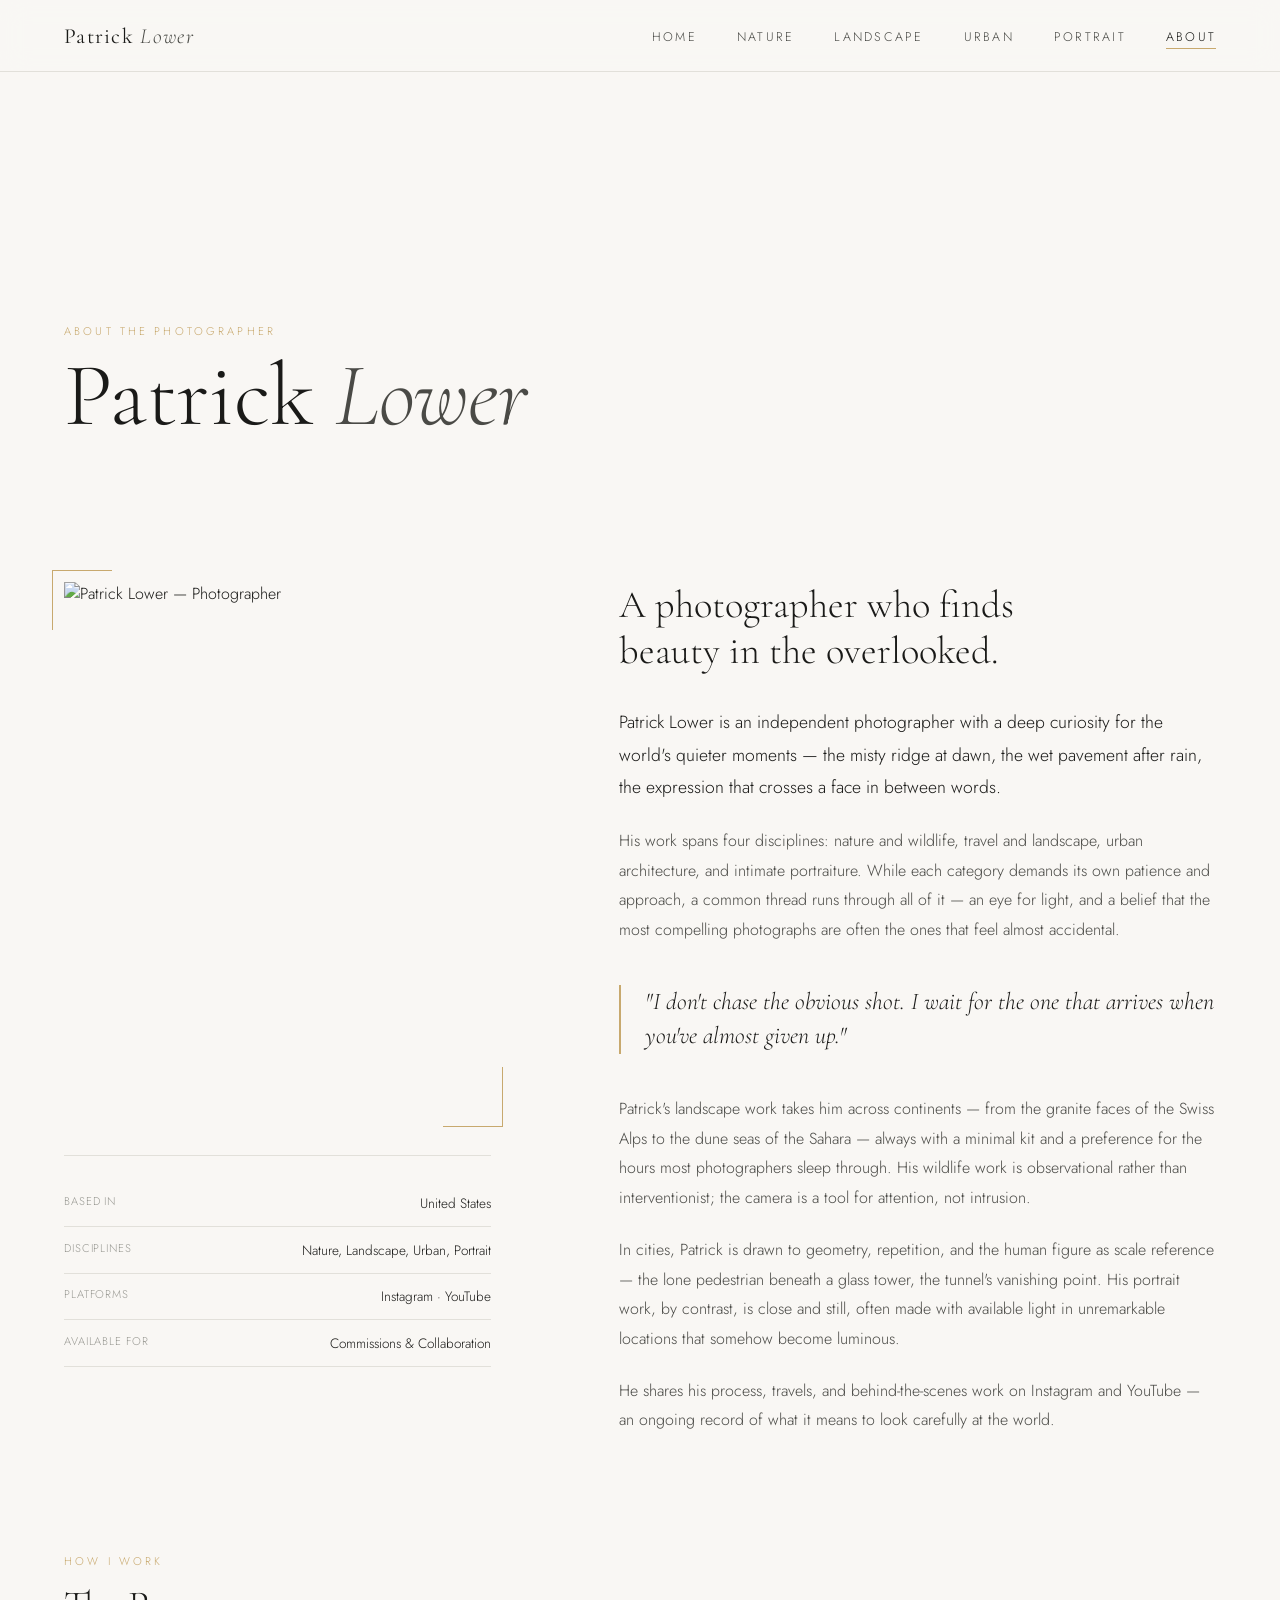
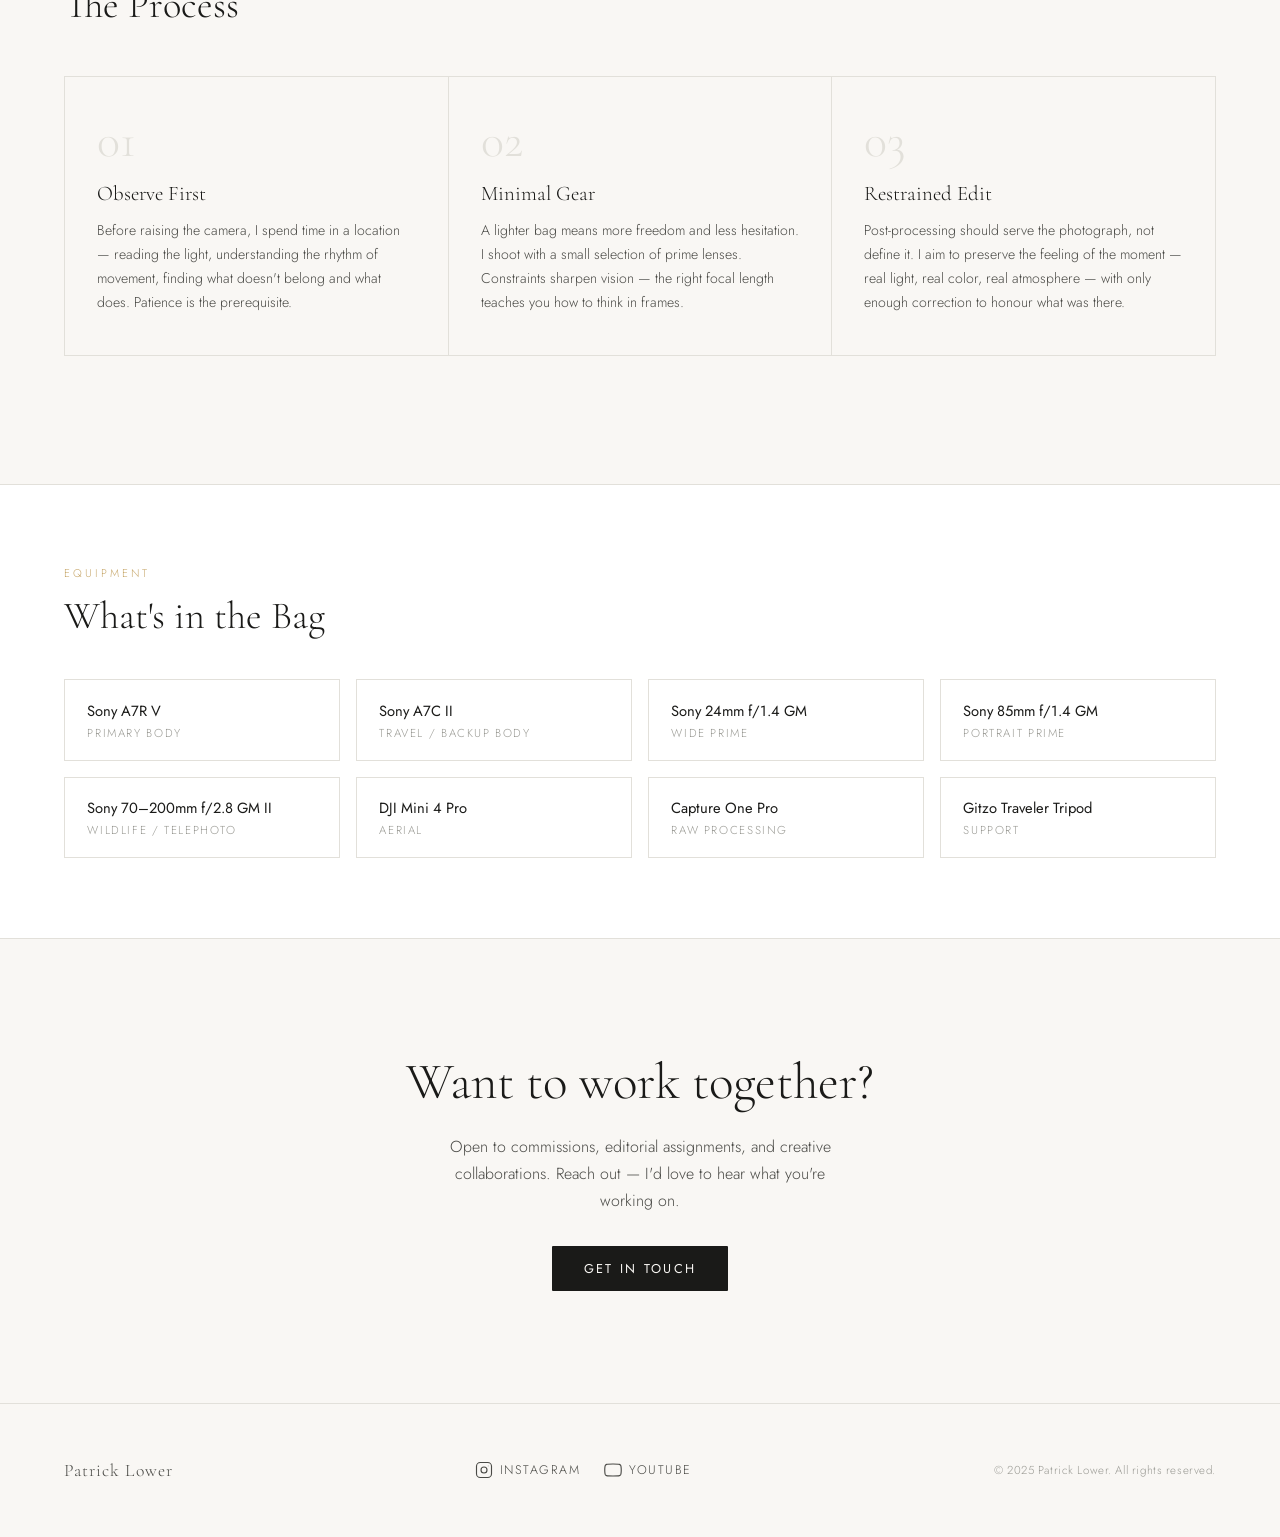
==== about.html @ d5712710 "Site phase 1" ====
<!DOCTYPE html>
<html lang="en">
<head>
  <meta charset="UTF-8">
  <meta name="viewport" content="width=device-width, initial-scale=1.0">
  <title>About — Patrick Lower Photography</title>
  <meta name="description" content="Learn about Patrick Lower — fine art and documentary photographer based in the United States.">
  <link rel="canonical" href="https://www.patricklower.com/about.html">
  <link rel="stylesheet" href="style.css">
  <style>

    /* ── ABOUT HERO ──────────────────────────────────── */
    .about-hero {
      position: relative;
      height: 46vh;
      min-height: 300px;
      overflow: hidden;
      display: flex;
      align-items: flex-end;
    }

    .about-hero-bg {
      position: absolute;
      inset: 0;
      background-image: url('https://images.unsplash.com/photo-1533093818119-ac1fa47a6d59?w=1800&q=80');
      background-size: cover;
      background-position: center 30%;
      filter: brightness(0.6) saturate(0.7);
    }

    .about-hero::after {
      content: '';
      position: absolute;
      inset: 0;
      background: linear-gradient(transparent 20%, rgba(249,247,244,0.6) 70%, var(--cream) 100%);
    }

    .about-hero-content {
      position: relative;
      z-index: 2;
      padding: 0 5vw 5vh;
    }

    .about-hero-name {
      font-family: 'Cormorant Garamond', serif;
      font-weight: 300;
      font-size: clamp(3rem, 7vw, 6rem);
      line-height: 1;
      color: var(--ink);
    }

    .about-hero-name em {
      font-style: italic;
      color: var(--ink-mid);
    }

    /* ── ABOUT LAYOUT ────────────────────────────────── */
    .about-main {
      padding: 6rem 5vw;
      display: grid;
      grid-template-columns: 1fr 1.4fr;
      gap: 8rem;
      align-items: start;
    }

    /* LEFT: photo + quick facts */
    .about-portrait {
      position: sticky;
      top: calc(var(--nav-h) + 2rem);
    }

    .about-photo-wrap {
      position: relative;
      margin-bottom: 2.5rem;
    }

    .about-photo-wrap img {
      width: 100%;
      aspect-ratio: 4/5;
      object-fit: cover;
      object-position: top;
      filter: saturate(0.85);
    }

    /* Decorative rule corner */
    .about-photo-wrap::before {
      content: '';
      position: absolute;
      top: -12px; left: -12px;
      width: 60px; height: 60px;
      border-top: 1px solid var(--accent);
      border-left: 1px solid var(--accent);
    }

    .about-photo-wrap::after {
      content: '';
      position: absolute;
      bottom: -12px; right: -12px;
      width: 60px; height: 60px;
      border-bottom: 1px solid var(--accent);
      border-right: 1px solid var(--accent);
    }

    .quick-facts {
      border-top: 1px solid var(--rule);
      padding-top: 1.5rem;
    }

    .fact-item {
      display: flex;
      justify-content: space-between;
      padding: 0.8rem 0;
      border-bottom: 1px solid var(--rule);
      font-size: 0.85rem;
    }

    .fact-label {
      color: var(--ink-light);
      letter-spacing: 0.08em;
      text-transform: uppercase;
      font-size: 0.7rem;
    }

    .fact-value {
      color: var(--ink);
      text-align: right;
    }

    /* RIGHT: bio text */
    .about-bio h2 {
      font-family: 'Cormorant Garamond', serif;
      font-weight: 300;
      font-size: clamp(1.8rem, 3vw, 2.8rem);
      line-height: 1.2;
      margin-bottom: 2rem;
    }

    .about-bio p {
      font-size: 1rem;
      line-height: 1.85;
      color: var(--ink-mid);
      margin-bottom: 1.4rem;
    }

    .about-bio p:first-of-type {
      font-size: 1.1rem;
      color: var(--ink);
    }

    .about-bio .pull-quote {
      font-family: 'Cormorant Garamond', serif;
      font-style: italic;
      font-size: 1.5rem;
      color: var(--ink);
      line-height: 1.45;
      border-left: 2px solid var(--accent);
      padding-left: 1.5rem;
      margin: 2.5rem 0;
    }

    /* ── PROCESS SECTION ─────────────────────────────── */
    .process {
      padding: 0 5vw 8rem;
    }

    .process-head {
      margin-bottom: 3rem;
    }

    .process-title {
      font-family: 'Cormorant Garamond', serif;
      font-weight: 300;
      font-size: clamp(1.8rem, 3vw, 2.8rem);
    }

    .process-grid {
      display: grid;
      grid-template-columns: repeat(3, 1fr);
      gap: 1px;
      background: var(--rule);
      border: 1px solid var(--rule);
    }

    .process-card {
      background: var(--cream);
      padding: 2.5rem 2rem;
      transition: background 0.25s;
    }

    .process-card:hover { background: var(--white); }

    .process-num {
      font-family: 'Cormorant Garamond', serif;
      font-size: 3rem;
      font-weight: 300;
      color: var(--rule);
      line-height: 1;
      margin-bottom: 1rem;
    }

    .process-card-title {
      font-family: 'Cormorant Garamond', serif;
      font-size: 1.3rem;
      margin-bottom: 0.8rem;
      color: var(--ink);
    }

    .process-card-text {
      font-size: 0.88rem;
      line-height: 1.7;
      color: var(--ink-mid);
    }

    /* ── GEAR ────────────────────────────────────────── */
    .gear-section {
      background: var(--white);
      border-top: 1px solid var(--rule);
      border-bottom: 1px solid var(--rule);
      padding: 5rem 5vw;
    }

    .gear-title {
      font-family: 'Cormorant Garamond', serif;
      font-weight: 300;
      font-size: clamp(1.8rem, 3vw, 2.5rem);
      margin-bottom: 2.5rem;
    }

    .gear-list {
      display: grid;
      grid-template-columns: repeat(auto-fill, minmax(220px, 1fr));
      gap: 1rem;
    }

    .gear-item {
      padding: 1.2rem 1.4rem;
      border: 1px solid var(--rule);
      display: flex;
      flex-direction: column;
      gap: 0.2rem;
    }

    .gear-name {
      font-size: 0.92rem;
      font-weight: 400;
      color: var(--ink);
    }

    .gear-type {
      font-size: 0.72rem;
      letter-spacing: 0.14em;
      text-transform: uppercase;
      color: var(--ink-light);
    }

    /* ── CTA ─────────────────────────────────────────── */
    .about-cta {
      padding: 7rem 5vw;
      text-align: center;
    }

    .about-cta h2 {
      font-family: 'Cormorant Garamond', serif;
      font-weight: 300;
      font-size: clamp(2rem, 4vw, 3.5rem);
      margin-bottom: 1.2rem;
    }

    .about-cta p {
      color: var(--ink-mid);
      max-width: 420px;
      margin: 0 auto 2rem;
      line-height: 1.7;
    }

    .btn {
      display: inline-block;
      padding: 0.8rem 2rem;
      font-family: 'Jost', sans-serif;
      font-size: 0.8rem;
      font-weight: 400;
      letter-spacing: 0.18em;
      text-transform: uppercase;
      border-radius: 1px;
      transition: all 0.25s;
    }

    .btn-dark { background: var(--ink); color: var(--cream); }
    .btn-dark:hover { background: var(--ink-mid); }

    @media (max-width: 900px) {
      .about-main { grid-template-columns: 1fr; gap: 3rem; }
      .about-portrait { position: static; }
      .about-photo-wrap img { aspect-ratio: 3/2; }
      .process-grid { grid-template-columns: 1fr; }
    }
  </style>
</head>
<body class="page-body">

<!-- NAV -->
<nav class="site-nav">
  <a href="index.html" class="nav-brand">Patrick <span>Lower</span></a>
  <ul class="nav-links">
    <li><a href="index.html">Home</a></li>
    <li><a href="albums/nature.html">Nature</a></li>
    <li><a href="albums/landscape.html">Landscape</a></li>
    <li><a href="albums/urban.html">Urban</a></li>
    <li><a href="albums/portrait.html">Portrait</a></li>
    <li><a href="about.html" class="active">About</a></li>
  </ul>
  <button class="nav-toggle" aria-label="Menu">
    <span></span><span></span><span></span>
  </button>
</nav>

<!-- HERO -->
<section class="about-hero">
  <div class="about-hero-bg"></div>
  <div class="about-hero-content">
    <p class="section-eyebrow">About the Photographer</p>
    <h1 class="about-hero-name">Patrick <em>Lower</em></h1>
  </div>
</section>

<!-- MAIN BIO -->
<section class="about-main">

  <div class="about-portrait reveal">
    <div class="about-photo-wrap">
      <img
        src="https://images.unsplash.com/photo-1506794778202-cad84cf45f1d?w=600&q=80"
        alt="Patrick Lower — Photographer"
      >
    </div>
    <div class="quick-facts">
      <div class="fact-item">
        <span class="fact-label">Based In</span>
        <span class="fact-value">United States</span>
      </div>
      <div class="fact-item">
        <span class="fact-label">Disciplines</span>
        <span class="fact-value">Nature, Landscape, Urban, Portrait</span>
      </div>
      <div class="fact-item">
        <span class="fact-label">Platforms</span>
        <span class="fact-value">Instagram · YouTube</span>
      </div>
      <div class="fact-item">
        <span class="fact-label">Available For</span>
        <span class="fact-value">Commissions &amp; Collaboration</span>
      </div>
    </div>
  </div>

  <div class="about-bio">
    <h2 class="reveal">A photographer who finds<br>beauty in the overlooked.</h2>

    <p class="reveal">
      Patrick Lower is an independent photographer with a deep curiosity for the world's quieter moments — 
      the misty ridge at dawn, the wet pavement after rain, the expression that crosses a face in between words.
    </p>

    <p class="reveal">
      His work spans four disciplines: nature and wildlife, travel and landscape, urban architecture, and 
      intimate portraiture. While each category demands its own patience and approach, a common thread runs 
      through all of it — an eye for light, and a belief that the most compelling photographs are often the 
      ones that feel almost accidental.
    </p>

    <blockquote class="pull-quote reveal">
      "I don't chase the obvious shot. I wait for the one that arrives when you've almost given up."
    </blockquote>

    <p class="reveal">
      Patrick's landscape work takes him across continents — from the granite faces of the Swiss Alps to the 
      dune seas of the Sahara — always with a minimal kit and a preference for the hours most photographers sleep 
      through. His wildlife work is observational rather than interventionist; the camera is a tool for attention, 
      not intrusion.
    </p>

    <p class="reveal">
      In cities, Patrick is drawn to geometry, repetition, and the human figure as scale reference — the lone 
      pedestrian beneath a glass tower, the tunnel's vanishing point. His portrait work, by contrast, is close 
      and still, often made with available light in unremarkable locations that somehow become luminous.
    </p>

    <p class="reveal">
      He shares his process, travels, and behind-the-scenes work on Instagram and YouTube — an ongoing 
      record of what it means to look carefully at the world.
    </p>
  </div>

</section>

<!-- PROCESS -->
<section class="process">
  <div class="process-head reveal">
    <p class="section-eyebrow">How I Work</p>
    <h2 class="process-title">The Process</h2>
  </div>
  <div class="process-grid">
    <div class="process-card reveal">
      <div class="process-num">01</div>
      <div class="process-card-title">Observe First</div>
      <p class="process-card-text">Before raising the camera, I spend time in a location — reading the light, understanding the rhythm of movement, finding what doesn't belong and what does. Patience is the prerequisite.</p>
    </div>
    <div class="process-card reveal">
      <div class="process-num">02</div>
      <div class="process-card-title">Minimal Gear</div>
      <p class="process-card-text">A lighter bag means more freedom and less hesitation. I shoot with a small selection of prime lenses. Constraints sharpen vision — the right focal length teaches you how to think in frames.</p>
    </div>
    <div class="process-card reveal">
      <div class="process-num">03</div>
      <div class="process-card-title">Restrained Edit</div>
      <p class="process-card-text">Post-processing should serve the photograph, not define it. I aim to preserve the feeling of the moment — real light, real color, real atmosphere — with only enough correction to honour what was there.</p>
    </div>
  </div>
</section>

<!-- GEAR -->
<section class="gear-section">
  <div class="reveal">
    <p class="section-eyebrow">Equipment</p>
    <h2 class="gear-title">What's in the Bag</h2>
  </div>
  <div class="gear-list">
    <div class="gear-item reveal">
      <span class="gear-name">Sony A7R V</span>
      <span class="gear-type">Primary Body</span>
    </div>
    <div class="gear-item reveal">
      <span class="gear-name">Sony A7C II</span>
      <span class="gear-type">Travel / Backup Body</span>
    </div>
    <div class="gear-item reveal">
      <span class="gear-name">Sony 24mm f/1.4 GM</span>
      <span class="gear-type">Wide Prime</span>
    </div>
    <div class="gear-item reveal">
      <span class="gear-name">Sony 85mm f/1.4 GM</span>
      <span class="gear-type">Portrait Prime</span>
    </div>
    <div class="gear-item reveal">
      <span class="gear-name">Sony 70–200mm f/2.8 GM II</span>
      <span class="gear-type">Wildlife / Telephoto</span>
    </div>
    <div class="gear-item reveal">
      <span class="gear-name">DJI Mini 4 Pro</span>
      <span class="gear-type">Aerial</span>
    </div>
    <div class="gear-item reveal">
      <span class="gear-name">Capture One Pro</span>
      <span class="gear-type">RAW Processing</span>
    </div>
    <div class="gear-item reveal">
      <span class="gear-name">Gitzo Traveler Tripod</span>
      <span class="gear-type">Support</span>
    </div>
  </div>
</section>

<!-- CTA -->
<section class="about-cta">
  <h2 class="reveal">Want to work together?</h2>
  <p class="reveal">Open to commissions, editorial assignments, and creative collaborations. Reach out — I'd love to hear what you're working on.</p>
  <div class="reveal">
    <a href="mailto:hello@patricklower.com" class="btn btn-dark">Get In Touch</a>
  </div>
</section>

<!-- FOOTER -->
<footer class="site-footer">
  <div class="footer-brand">Patrick Lower</div>
  <div class="footer-social">
    <a href="https://www.instagram.com/" target="_blank" rel="noopener">
      <svg viewBox="0 0 24 24" width="18" height="18" stroke="currentColor" fill="none" stroke-width="1.5">
        <rect x="2" y="2" width="20" height="20" rx="5" ry="5"/>
        <circle cx="12" cy="12" r="4"/>
        <circle cx="17.5" cy="6.5" r="0.5" fill="currentColor" stroke="none"/>
      </svg>
      Instagram
    </a>
    <a href="https://www.youtube.com/" target="_blank" rel="noopener">
      <svg viewBox="0 0 24 24" width="18" height="18" stroke="currentColor" fill="none" stroke-width="1.5">
        <path d="M22.54 6.42a2.78 2.78 0 0 0-1.95-1.96C18.88 4 12 4 12 4s-6.88 0-8.59.46A2.78 2.78 0 0 0 1.46 6.42 29 29 0 0 0 1 12a29 29 0 0 0 .46 5.58 2.78 2.78 0 0 0 1.95 1.96C5.12 20 12 20 12 20s6.88 0 8.59-.46a2.78 2.78 0 0 0 1.95-1.96A29 29 0 0 0 23 12a29 29 0 0 0-.46-5.58z"/>
        <polygon points="9.75 15.02 15.5 12 9.75 8.98 9.75 15.02" fill="var(--cream)" stroke="none"/>
      </svg>
      YouTube
    </a>
  </div>
  <div class="footer-copy">© 2025 Patrick Lower. All rights reserved.</div>
</footer>

<script src="main.js"></script>
</body>
</html>
---- style.css ----
/* ============================================================
   Patrick Lower Photography — Global Stylesheet
   Clean & Minimal / Light aesthetic
   Fonts: Cormorant Garamond (display) + Jost (body)
   ============================================================ */

@import url('https://fonts.googleapis.com/css2?family=Cormorant+Garamond:ital,wght@0,300;0,400;0,600;1,300;1,400&family=Jost:wght@300;400;500&display=swap');

:root {
  --cream:    #f9f7f4;
  --white:    #ffffff;
  --ink:      #1a1a18;
  --ink-mid:  #4a4a46;
  --ink-light:#9a9a94;
  --rule:     #e2e0da;
  --accent:   #c8a96e;          /* warm gold — subtle, not loud */
  --nav-h:    72px;
}

*, *::before, *::after { box-sizing: border-box; margin: 0; padding: 0; }

html { font-size: 16px; scroll-behavior: smooth; }

body {
  background: var(--cream);
  color: var(--ink);
  font-family: 'Jost', sans-serif;
  font-weight: 300;
  -webkit-font-smoothing: antialiased;
}

img { display: block; max-width: 100%; }
a   { color: inherit; text-decoration: none; }

/* ── NAVIGATION ─────────────────────────────────────── */
.site-nav {
  position: fixed;
  top: 0; left: 0; right: 0;
  height: var(--nav-h);
  z-index: 200;
  display: flex;
  align-items: center;
  justify-content: space-between;
  padding: 0 5vw;
  background: rgba(249,247,244,0.88);
  backdrop-filter: blur(14px);
  border-bottom: 1px solid var(--rule);
  transition: background 0.3s;
}

.nav-brand {
  font-family: 'Cormorant Garamond', serif;
  font-weight: 400;
  font-size: 1.35rem;
  letter-spacing: 0.06em;
  color: var(--ink);
}

.nav-brand span {
  font-weight: 300;
  font-style: italic;
  color: var(--ink-mid);
}

.nav-links {
  display: flex;
  align-items: center;
  gap: 2.5rem;
  list-style: none;
}

.nav-links a {
  font-size: 0.78rem;
  letter-spacing: 0.18em;
  text-transform: uppercase;
  color: var(--ink-mid);
  transition: color 0.2s;
  position: relative;
}

.nav-links a::after {
  content: '';
  position: absolute;
  bottom: -3px; left: 0; right: 0;
  height: 1px;
  background: var(--accent);
  transform: scaleX(0);
  transform-origin: left;
  transition: transform 0.3s ease;
}

.nav-links a:hover,
.nav-links a.active { color: var(--ink); }
.nav-links a:hover::after,
.nav-links a.active::after { transform: scaleX(1); }

/* Hamburger (mobile) */
.nav-toggle {
  display: none;
  flex-direction: column;
  gap: 5px;
  cursor: pointer;
  padding: 4px;
}
.nav-toggle span {
  display: block;
  width: 24px; height: 1.5px;
  background: var(--ink);
  transition: all 0.3s;
}

/* ── PAGE WRAPPER ────────────────────────────────────── */
.page-body { padding-top: var(--nav-h); }

/* ── SCROLL REVEAL ───────────────────────────────────── */
.reveal {
  opacity: 0;
  transform: translateY(28px);
  transition: opacity 0.75s ease, transform 0.75s ease;
}
.reveal.visible { opacity: 1; transform: translateY(0); }

/* ── SECTION LABEL ───────────────────────────────────── */
.section-eyebrow {
  font-size: 0.7rem;
  letter-spacing: 0.28em;
  text-transform: uppercase;
  color: var(--accent);
  margin-bottom: 0.8rem;
}

/* ── FOOTER ──────────────────────────────────────────── */
.site-footer {
  border-top: 1px solid var(--rule);
  padding: 3.5rem 5vw;
  display: flex;
  align-items: center;
  justify-content: space-between;
  flex-wrap: wrap;
  gap: 1.5rem;
}

.footer-brand {
  font-family: 'Cormorant Garamond', serif;
  font-size: 1.1rem;
  letter-spacing: 0.06em;
  color: var(--ink-mid);
}

.footer-social {
  display: flex;
  align-items: center;
  gap: 1.5rem;
}

.footer-social a {
  display: flex;
  align-items: center;
  gap: 0.45rem;
  font-size: 0.78rem;
  letter-spacing: 0.12em;
  text-transform: uppercase;
  color: var(--ink-mid);
  transition: color 0.2s;
}

.footer-social a:hover { color: var(--ink); }

.footer-social svg {
  width: 18px; height: 18px;
  stroke: currentColor;
  fill: none;
  stroke-width: 1.5;
}

.footer-copy {
  font-size: 0.72rem;
  color: var(--ink-light);
  letter-spacing: 0.05em;
}

/* ── LIGHTBOX ────────────────────────────────────────── */
.lightbox {
  display: none;
  position: fixed;
  inset: 0;
  z-index: 500;
  background: rgba(249,247,244,0.97);
  align-items: center;
  justify-content: center;
  flex-direction: column;
  gap: 1rem;
}

.lightbox.open { display: flex; }

.lightbox img {
  max-width: min(90vw, 1100px);
  max-height: 82vh;
  object-fit: contain;
  box-shadow: 0 20px 80px rgba(0,0,0,0.12);
}

.lightbox-close {
  position: absolute;
  top: 2rem; right: 2.5rem;
  font-size: 1.8rem;
  color: var(--ink-mid);
  cursor: pointer;
  line-height: 1;
  transition: color 0.2s;
}
.lightbox-close:hover { color: var(--ink); }

.lightbox-caption {
  font-family: 'Cormorant Garamond', serif;
  font-style: italic;
  font-size: 1rem;
  color: var(--ink-mid);
  letter-spacing: 0.04em;
}

.lb-nav {
  position: absolute;
  top: 50%; transform: translateY(-50%);
  font-size: 2rem;
  color: var(--ink-light);
  cursor: pointer;
  transition: color 0.2s;
  user-select: none;
  padding: 1rem;
}
.lb-nav:hover { color: var(--ink); }
.lb-prev { left: 1.5rem; }
.lb-next { right: 1.5rem; }

/* ── RESPONSIVE ──────────────────────────────────────── */
@media (max-width: 768px) {
  .nav-toggle { display: flex; }

  .nav-links {
    position: fixed;
    top: var(--nav-h); left: 0; right: 0;
    flex-direction: column;
    gap: 0;
    background: var(--cream);
    border-bottom: 1px solid var(--rule);
    padding: 1rem 0;
    transform: translateY(-110%);
    transition: transform 0.35s ease;
    pointer-events: none;
  }

  .nav-links.open {
    transform: translateY(0);
    pointer-events: all;
  }

  .nav-links li { width: 100%; text-align: center; }
  .nav-links a { display: block; padding: 0.9rem 0; font-size: 0.82rem; }

  .site-footer { flex-direction: column; align-items: flex-start; gap: 1rem; }
}
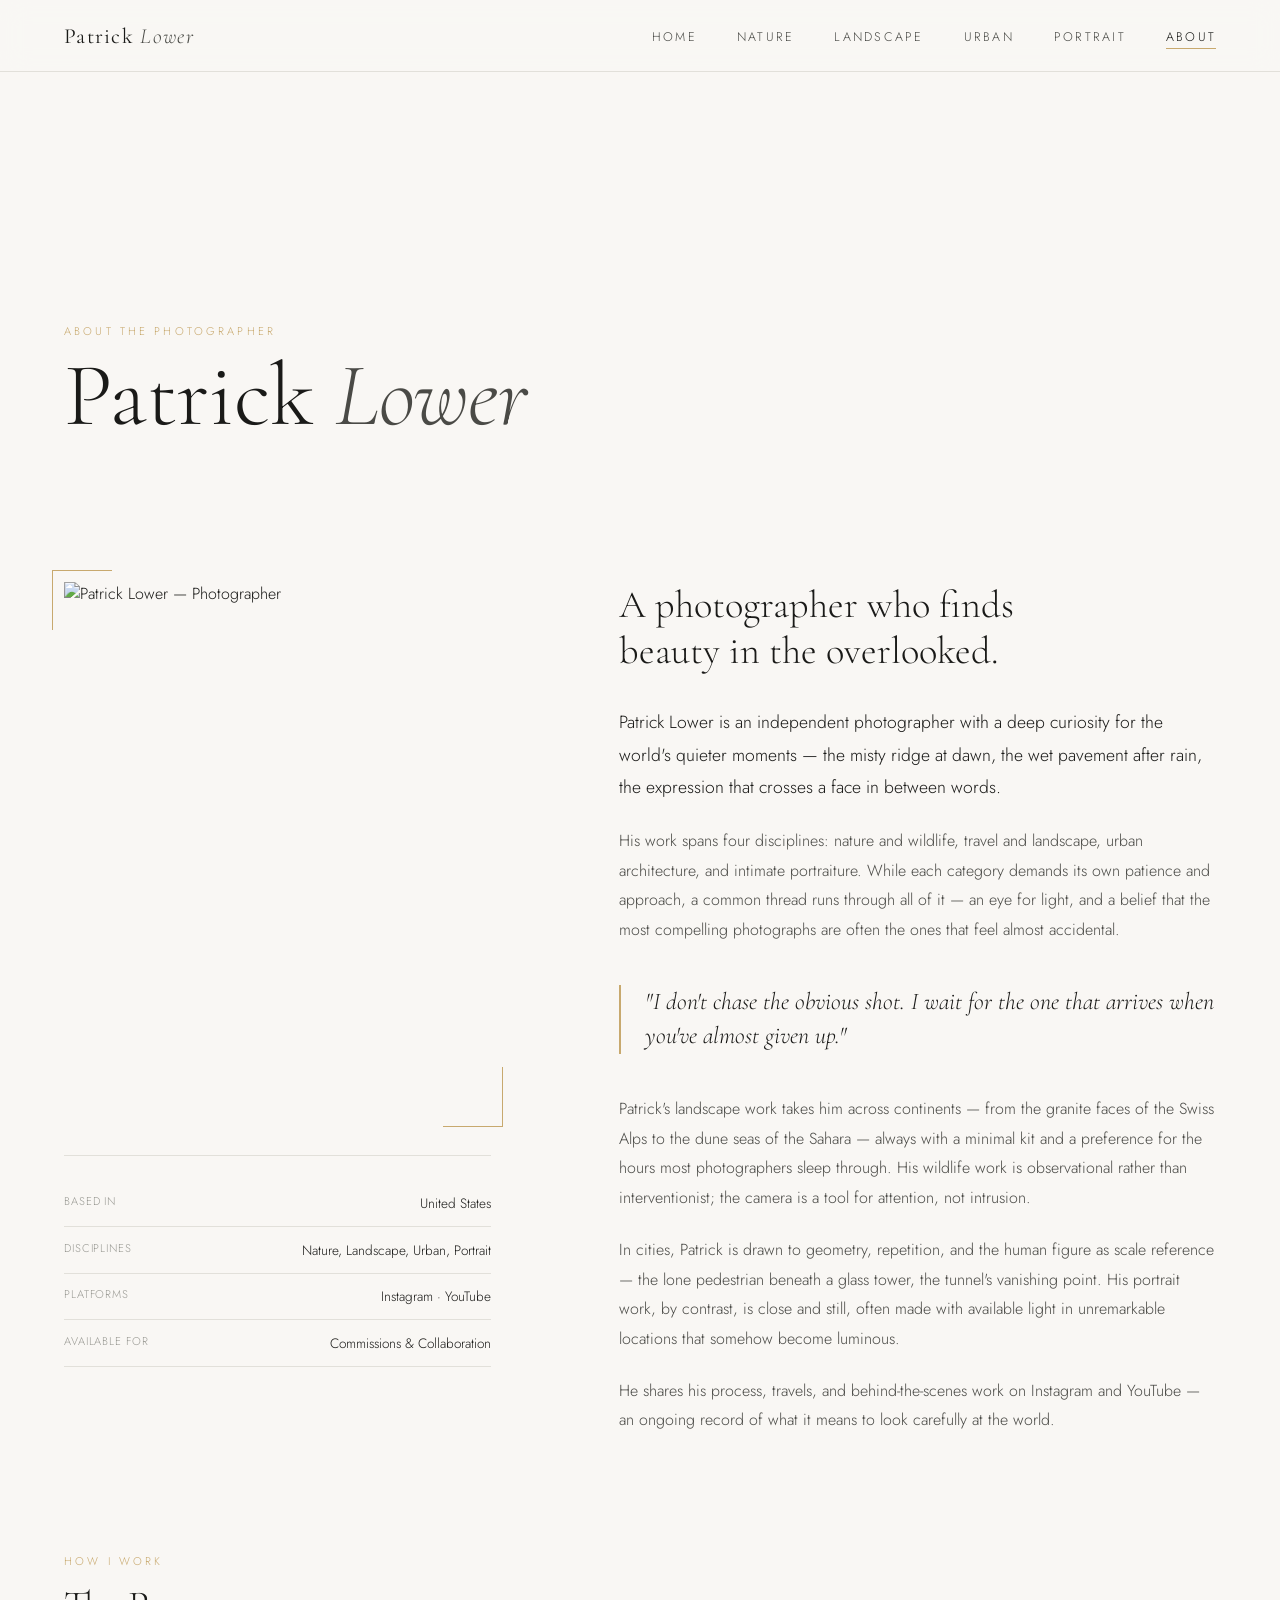
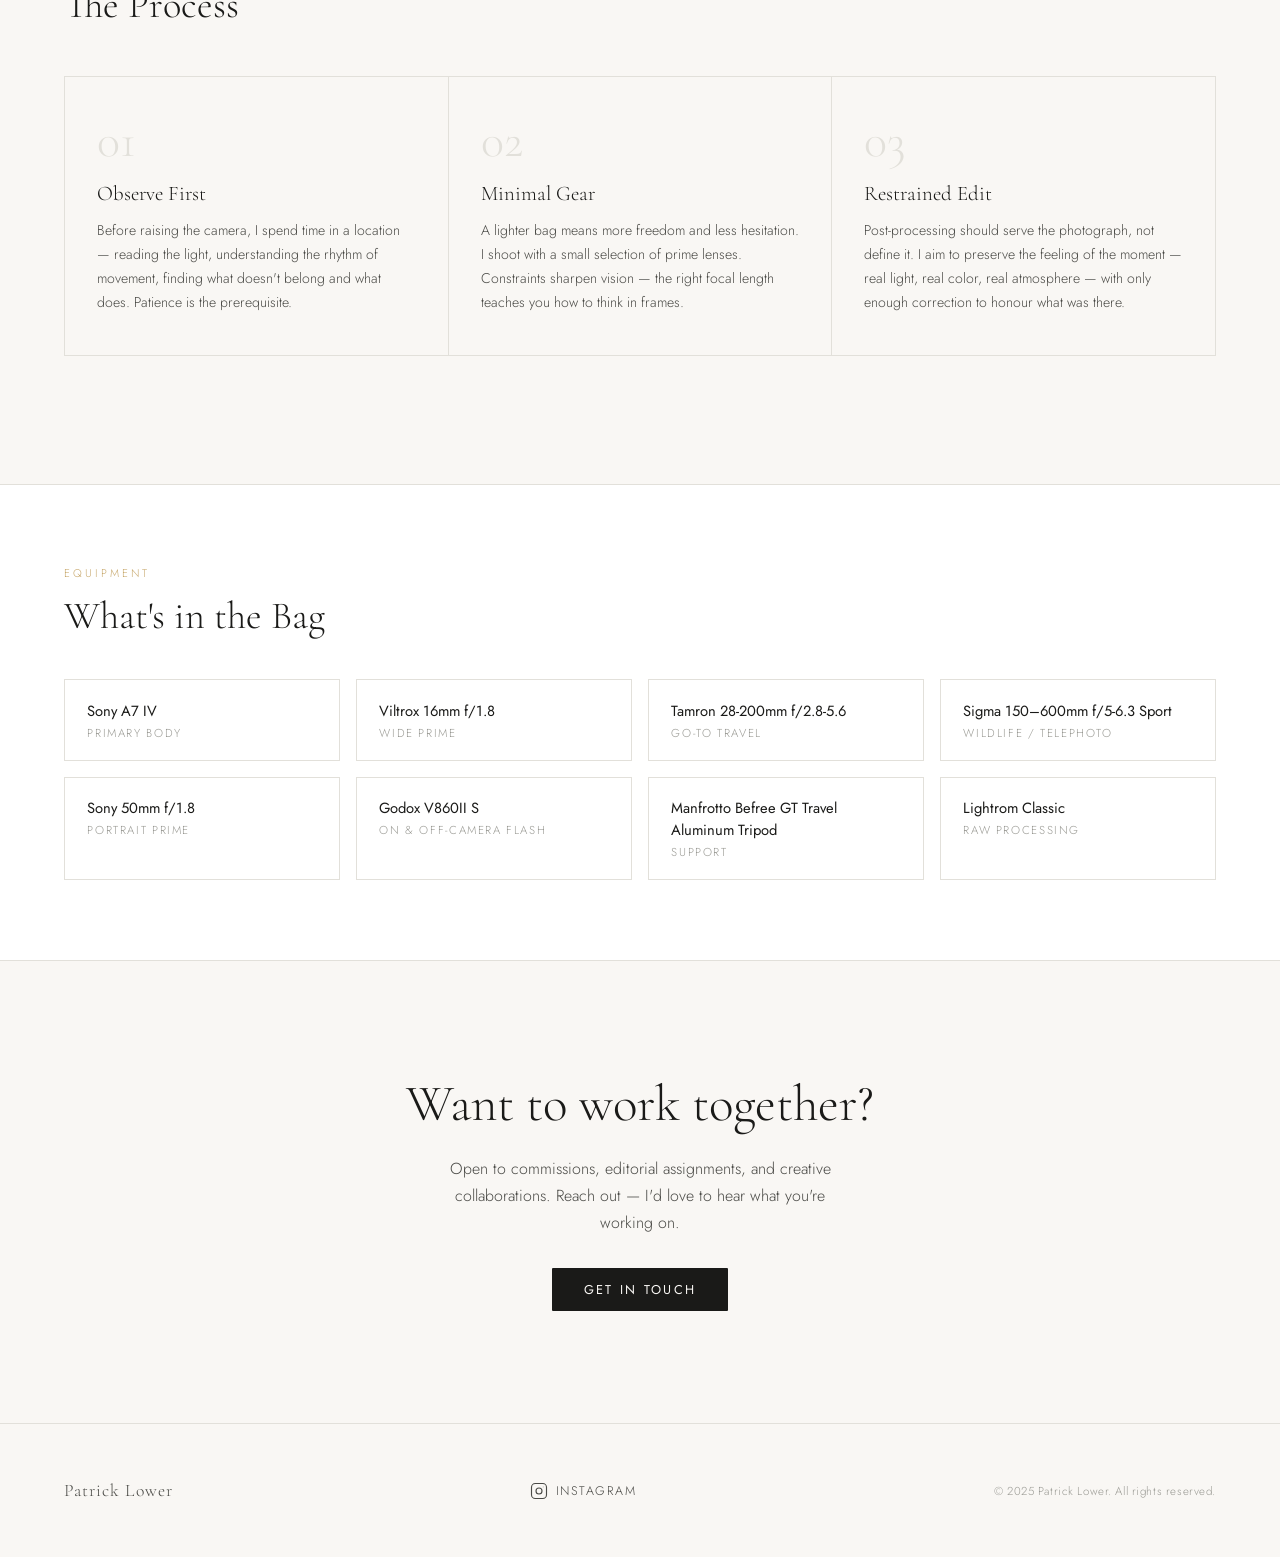
==== commit a221b472: "Update images and move css" ====
--- a/about.html
+++ b/about.html
@@ -7,294 +7,6 @@
   <meta name="description" content="Learn about Patrick Lower — fine art and documentary photographer based in the United States.">
   <link rel="canonical" href="https://www.patricklower.com/about.html">
   <link rel="stylesheet" href="style.css">
-  <style>
-
-    /* ── ABOUT HERO ──────────────────────────────────── */
-    .about-hero {
-      position: relative;
-      height: 46vh;
-      min-height: 300px;
-      overflow: hidden;
-      display: flex;
-      align-items: flex-end;
-    }
-
-    .about-hero-bg {
-      position: absolute;
-      inset: 0;
-      background-image: url('https://images.unsplash.com/photo-1533093818119-ac1fa47a6d59?w=1800&q=80');
-      background-size: cover;
-      background-position: center 30%;
-      filter: brightness(0.6) saturate(0.7);
-    }
-
-    .about-hero::after {
-      content: '';
-      position: absolute;
-      inset: 0;
-      background: linear-gradient(transparent 20%, rgba(249,247,244,0.6) 70%, var(--cream) 100%);
-    }
-
-    .about-hero-content {
-      position: relative;
-      z-index: 2;
-      padding: 0 5vw 5vh;
-    }
-
-    .about-hero-name {
-      font-family: 'Cormorant Garamond', serif;
-      font-weight: 300;
-      font-size: clamp(3rem, 7vw, 6rem);
-      line-height: 1;
-      color: var(--ink);
-    }
-
-    .about-hero-name em {
-      font-style: italic;
-      color: var(--ink-mid);
-    }
-
-    /* ── ABOUT LAYOUT ────────────────────────────────── */
-    .about-main {
-      padding: 6rem 5vw;
-      display: grid;
-      grid-template-columns: 1fr 1.4fr;
-      gap: 8rem;
-      align-items: start;
-    }
-
-    /* LEFT: photo + quick facts */
-    .about-portrait {
-      position: sticky;
-      top: calc(var(--nav-h) + 2rem);
-    }
-
-    .about-photo-wrap {
-      position: relative;
-      margin-bottom: 2.5rem;
-    }
-
-    .about-photo-wrap img {
-      width: 100%;
-      aspect-ratio: 4/5;
-      object-fit: cover;
-      object-position: top;
-      filter: saturate(0.85);
-    }
-
-    /* Decorative rule corner */
-    .about-photo-wrap::before {
-      content: '';
-      position: absolute;
-      top: -12px; left: -12px;
-      width: 60px; height: 60px;
-      border-top: 1px solid var(--accent);
-      border-left: 1px solid var(--accent);
-    }
-
-    .about-photo-wrap::after {
-      content: '';
-      position: absolute;
-      bottom: -12px; right: -12px;
-      width: 60px; height: 60px;
-      border-bottom: 1px solid var(--accent);
-      border-right: 1px solid var(--accent);
-    }
-
-    .quick-facts {
-      border-top: 1px solid var(--rule);
-      padding-top: 1.5rem;
-    }
-
-    .fact-item {
-      display: flex;
-      justify-content: space-between;
-      padding: 0.8rem 0;
-      border-bottom: 1px solid var(--rule);
-      font-size: 0.85rem;
-    }
-
-    .fact-label {
-      color: var(--ink-light);
-      letter-spacing: 0.08em;
-      text-transform: uppercase;
-      font-size: 0.7rem;
-    }
-
-    .fact-value {
-      color: var(--ink);
-      text-align: right;
-    }
-
-    /* RIGHT: bio text */
-    .about-bio h2 {
-      font-family: 'Cormorant Garamond', serif;
-      font-weight: 300;
-      font-size: clamp(1.8rem, 3vw, 2.8rem);
-      line-height: 1.2;
-      margin-bottom: 2rem;
-    }
-
-    .about-bio p {
-      font-size: 1rem;
-      line-height: 1.85;
-      color: var(--ink-mid);
-      margin-bottom: 1.4rem;
-    }
-
-    .about-bio p:first-of-type {
-      font-size: 1.1rem;
-      color: var(--ink);
-    }
-
-    .about-bio .pull-quote {
-      font-family: 'Cormorant Garamond', serif;
-      font-style: italic;
-      font-size: 1.5rem;
-      color: var(--ink);
-      line-height: 1.45;
-      border-left: 2px solid var(--accent);
-      padding-left: 1.5rem;
-      margin: 2.5rem 0;
-    }
-
-    /* ── PROCESS SECTION ─────────────────────────────── */
-    .process {
-      padding: 0 5vw 8rem;
-    }
-
-    .process-head {
-      margin-bottom: 3rem;
-    }
-
-    .process-title {
-      font-family: 'Cormorant Garamond', serif;
-      font-weight: 300;
-      font-size: clamp(1.8rem, 3vw, 2.8rem);
-    }
-
-    .process-grid {
-      display: grid;
-      grid-template-columns: repeat(3, 1fr);
-      gap: 1px;
-      background: var(--rule);
-      border: 1px solid var(--rule);
-    }
-
-    .process-card {
-      background: var(--cream);
-      padding: 2.5rem 2rem;
-      transition: background 0.25s;
-    }
-
-    .process-card:hover { background: var(--white); }
-
-    .process-num {
-      font-family: 'Cormorant Garamond', serif;
-      font-size: 3rem;
-      font-weight: 300;
-      color: var(--rule);
-      line-height: 1;
-      margin-bottom: 1rem;
-    }
-
-    .process-card-title {
-      font-family: 'Cormorant Garamond', serif;
-      font-size: 1.3rem;
-      margin-bottom: 0.8rem;
-      color: var(--ink);
-    }
-
-    .process-card-text {
-      font-size: 0.88rem;
-      line-height: 1.7;
-      color: var(--ink-mid);
-    }
-
-    /* ── GEAR ────────────────────────────────────────── */
-    .gear-section {
-      background: var(--white);
-      border-top: 1px solid var(--rule);
-      border-bottom: 1px solid var(--rule);
-      padding: 5rem 5vw;
-    }
-
-    .gear-title {
-      font-family: 'Cormorant Garamond', serif;
-      font-weight: 300;
-      font-size: clamp(1.8rem, 3vw, 2.5rem);
-      margin-bottom: 2.5rem;
-    }
-
-    .gear-list {
-      display: grid;
-      grid-template-columns: repeat(auto-fill, minmax(220px, 1fr));
-      gap: 1rem;
-    }
-
-    .gear-item {
-      padding: 1.2rem 1.4rem;
-      border: 1px solid var(--rule);
-      display: flex;
-      flex-direction: column;
-      gap: 0.2rem;
-    }
-
-    .gear-name {
-      font-size: 0.92rem;
-      font-weight: 400;
-      color: var(--ink);
-    }
-
-    .gear-type {
-      font-size: 0.72rem;
-      letter-spacing: 0.14em;
-      text-transform: uppercase;
-      color: var(--ink-light);
-    }
-
-    /* ── CTA ─────────────────────────────────────────── */
-    .about-cta {
-      padding: 7rem 5vw;
-      text-align: center;
-    }
-
-    .about-cta h2 {
-      font-family: 'Cormorant Garamond', serif;
-      font-weight: 300;
-      font-size: clamp(2rem, 4vw, 3.5rem);
-      margin-bottom: 1.2rem;
-    }
-
-    .about-cta p {
-      color: var(--ink-mid);
-      max-width: 420px;
-      margin: 0 auto 2rem;
-      line-height: 1.7;
-    }
-
-    .btn {
-      display: inline-block;
-      padding: 0.8rem 2rem;
-      font-family: 'Jost', sans-serif;
-      font-size: 0.8rem;
-      font-weight: 400;
-      letter-spacing: 0.18em;
-      text-transform: uppercase;
-      border-radius: 1px;
-      transition: all 0.25s;
-    }
-
-    .btn-dark { background: var(--ink); color: var(--cream); }
-    .btn-dark:hover { background: var(--ink-mid); }
-
-    @media (max-width: 900px) {
-      .about-main { grid-template-columns: 1fr; gap: 3rem; }
-      .about-portrait { position: static; }
-      .about-photo-wrap img { aspect-ratio: 3/2; }
-      .process-grid { grid-template-columns: 1fr; }
-    }
-  </style>
 </head>
 <body class="page-body">
 
@@ -426,36 +138,36 @@
   </div>
   <div class="gear-list">
     <div class="gear-item reveal">
-      <span class="gear-name">Sony A7R V</span>
+      <span class="gear-name">Sony A7 IV</span>
       <span class="gear-type">Primary Body</span>
     </div>
     <div class="gear-item reveal">
-      <span class="gear-name">Sony A7C II</span>
-      <span class="gear-type">Travel / Backup Body</span>
-    </div>
-    <div class="gear-item reveal">
-      <span class="gear-name">Sony 24mm f/1.4 GM</span>
+      <span class="gear-name">Viltrox 16mm f/1.8</span>
       <span class="gear-type">Wide Prime</span>
     </div>
     <div class="gear-item reveal">
-      <span class="gear-name">Sony 85mm f/1.4 GM</span>
+      <span class="gear-name">Tamron 28-200mm f/2.8-5.6</span>
+      <span class="gear-type">Go-to Travel</span>
+    </div>
+    <div class="gear-item reveal">
+      <span class="gear-name">Sigma 150–600mm f/5-6.3 Sport</span>
+      <span class="gear-type">Wildlife / Telephoto</span>
+    </div>
+    <div class="gear-item reveal">
+      <span class="gear-name">Sony 50mm f/1.8</span>
       <span class="gear-type">Portrait Prime</span>
     </div>
     <div class="gear-item reveal">
-      <span class="gear-name">Sony 70–200mm f/2.8 GM II</span>
-      <span class="gear-type">Wildlife / Telephoto</span>
-    </div>
-    <div class="gear-item reveal">
-      <span class="gear-name">DJI Mini 4 Pro</span>
-      <span class="gear-type">Aerial</span>
-    </div>
-    <div class="gear-item reveal">
-      <span class="gear-name">Capture One Pro</span>
+      <span class="gear-name">Godox V860II S</span>
+      <span class="gear-type">On & Off-Camera Flash</span>
+    </div>
+    <div class="gear-item reveal">
+      <span class="gear-name">Manfrotto Befree GT Travel Aluminum Tripod</span>
+      <span class="gear-type">Support</span>
+    </div>
+    <div class="gear-item reveal">
+      <span class="gear-name">Lightrom Classic</span>
       <span class="gear-type">RAW Processing</span>
-    </div>
-    <div class="gear-item reveal">
-      <span class="gear-name">Gitzo Traveler Tripod</span>
-      <span class="gear-type">Support</span>
     </div>
   </div>
 </section>
@@ -473,7 +185,7 @@
 <footer class="site-footer">
   <div class="footer-brand">Patrick Lower</div>
   <div class="footer-social">
-    <a href="https://www.instagram.com/" target="_blank" rel="noopener">
+    <a href="https://www.instagram.com/patricklowerphotography/" target="_blank" rel="noopener">
       <svg viewBox="0 0 24 24" width="18" height="18" stroke="currentColor" fill="none" stroke-width="1.5">
         <rect x="2" y="2" width="20" height="20" rx="5" ry="5"/>
         <circle cx="12" cy="12" r="4"/>
@@ -481,13 +193,13 @@
       </svg>
       Instagram
     </a>
-    <a href="https://www.youtube.com/" target="_blank" rel="noopener">
+    <!--<a href="https://www.youtube.com/" target="_blank" rel="noopener">
       <svg viewBox="0 0 24 24" width="18" height="18" stroke="currentColor" fill="none" stroke-width="1.5">
         <path d="M22.54 6.42a2.78 2.78 0 0 0-1.95-1.96C18.88 4 12 4 12 4s-6.88 0-8.59.46A2.78 2.78 0 0 0 1.46 6.42 29 29 0 0 0 1 12a29 29 0 0 0 .46 5.58 2.78 2.78 0 0 0 1.95 1.96C5.12 20 12 20 12 20s6.88 0 8.59-.46a2.78 2.78 0 0 0 1.95-1.96A29 29 0 0 0 23 12a29 29 0 0 0-.46-5.58z"/>
         <polygon points="9.75 15.02 15.5 12 9.75 8.98 9.75 15.02" fill="var(--cream)" stroke="none"/>
       </svg>
       YouTube
-    </a>
+    </a>-->
   </div>
   <div class="footer-copy">© 2025 Patrick Lower. All rights reserved.</div>
 </footer>
--- a/style.css
+++ b/style.css
@@ -233,6 +233,602 @@
 .lb-nav:hover { color: var(--ink); }
 .lb-prev { left: 1.5rem; }
 .lb-next { right: 1.5rem; }
+
+/* ── BUTTONS ─────────────────────────────────────────── */
+.btn {
+  display: inline-block;
+  padding: 0.75rem 2rem;
+  font-family: 'Jost', sans-serif;
+  font-size: 0.8rem;
+  font-weight: 400;
+  letter-spacing: 0.18em;
+  text-transform: uppercase;
+  border-radius: 1px;
+  transition: all 0.25s;
+}
+
+.btn-dark { background: var(--ink); color: var(--cream); }
+.btn-dark:hover { background: var(--ink-mid); }
+
+.btn-outline {
+  border: 1px solid var(--ink);
+  color: var(--ink);
+}
+.btn-outline:hover { background: var(--ink); color: var(--cream); }
+
+/* ── HERO (index) ────────────────────────────────────── */
+.hero {
+  position: relative;
+  height: 100svh;
+  min-height: 540px;
+  overflow: hidden;
+  display: flex;
+  align-items: flex-end;
+}
+
+.hero-slides { position: absolute; inset: 0; }
+
+.hero-slide {
+  position: absolute;
+  inset: 0;
+  background-size: cover;
+  background-position: center;
+  opacity: 0;
+  transform: scale(1.04);
+  transition: opacity 1.2s ease, transform 6s ease;
+}
+
+.hero-slide.active {
+  opacity: 1;
+  transform: scale(1.0);
+}
+
+.hero-slide::after {
+  content: '';
+  position: absolute;
+  inset: 0;
+  background: linear-gradient(
+    to bottom,
+    rgba(249,247,244,0.04) 0%,
+    rgba(249,247,244,0.0)  40%,
+    rgba(249,247,244,0.55) 80%,
+    rgba(249,247,244,0.92) 100%
+  );
+}
+
+.hero-content {
+  position: relative;
+  z-index: 2;
+  padding: 0 5vw 6vh;
+  max-width: 780px;
+}
+
+.hero-eyebrow {
+  font-size: 0.72rem;
+  letter-spacing: 0.3em;
+  text-transform: uppercase;
+  color: var(--accent);
+  margin-bottom: 1rem;
+  opacity: 0;
+  animation: fadeUp 0.9s 0.3s forwards;
+}
+
+.hero-title {
+  font-family: 'Cormorant Garamond', serif;
+  font-weight: 300;
+  font-size: clamp(3.2rem, 8vw, 7rem);
+  line-height: 0.95;
+  letter-spacing: -0.01em;
+  color: var(--ink);
+  opacity: 0;
+  animation: fadeUp 0.9s 0.5s forwards;
+}
+
+.hero-title em {
+  font-style: italic;
+  color: var(--ink-mid);
+}
+
+.hero-sub {
+  margin-top: 1.4rem;
+  font-size: 0.95rem;
+  color: var(--ink-mid);
+  max-width: 380px;
+  line-height: 1.7;
+  opacity: 0;
+  animation: fadeUp 0.9s 0.75s forwards;
+}
+
+.hero-cta {
+  margin-top: 2.2rem;
+  display: flex;
+  gap: 1rem;
+  flex-wrap: wrap;
+  opacity: 0;
+  animation: fadeUp 0.9s 1s forwards;
+}
+
+@keyframes fadeUp {
+  from { opacity: 0; transform: translateY(20px); }
+  to   { opacity: 1; transform: translateY(0); }
+}
+
+.hero-dots {
+  position: absolute;
+  bottom: 2.5rem;
+  right: 5vw;
+  z-index: 3;
+  display: flex;
+  gap: 8px;
+}
+
+.hero-dot {
+  width: 28px; height: 2px;
+  background: var(--ink-light);
+  cursor: pointer;
+  transition: background 0.3s, width 0.3s;
+}
+
+.hero-dot.active {
+  background: var(--ink);
+  width: 48px;
+}
+
+/* ── FEATURED SECTION (index) ────────────────────────── */
+.featured {
+  padding: 8rem 5vw;
+}
+
+.featured-head {
+  display: flex;
+  justify-content: space-between;
+  align-items: flex-end;
+  margin-bottom: 3.5rem;
+  flex-wrap: wrap;
+  gap: 1rem;
+}
+
+.featured-title {
+  font-family: 'Cormorant Garamond', serif;
+  font-weight: 300;
+  font-size: clamp(2rem, 4vw, 3.2rem);
+  line-height: 1.1;
+}
+
+.view-all {
+  font-size: 0.78rem;
+  letter-spacing: 0.16em;
+  text-transform: uppercase;
+  color: var(--ink-mid);
+  border-bottom: 1px solid var(--rule);
+  padding-bottom: 2px;
+  transition: color 0.2s, border-color 0.2s;
+}
+.view-all:hover { color: var(--ink); border-color: var(--accent); }
+
+.feat-grid {
+  display: grid;
+  grid-template-columns: 1.6fr 1fr;
+  grid-template-rows: 420px 280px;
+  gap: 12px;
+}
+
+.feat-item {
+  overflow: hidden;
+  position: relative;
+  background: var(--rule);
+}
+
+.feat-item:first-child {
+  grid-row: 1 / 3;
+}
+
+.feat-item img {
+  width: 100%; height: 100%;
+  object-fit: cover;
+  transition: transform 0.7s ease;
+}
+
+.feat-item:hover img { transform: scale(1.04); }
+
+.feat-item-label {
+  position: absolute;
+  bottom: 0; left: 0; right: 0;
+  padding: 2rem 1.5rem 1.2rem;
+  background: linear-gradient(transparent, rgba(249,247,244,0.88));
+  opacity: 0;
+  transition: opacity 0.3s;
+}
+
+.feat-item:hover .feat-item-label { opacity: 1; }
+
+.feat-item-cat {
+  font-size: 0.68rem;
+  letter-spacing: 0.22em;
+  text-transform: uppercase;
+  color: var(--accent);
+  margin-bottom: 0.3rem;
+}
+
+.feat-item-name {
+  font-family: 'Cormorant Garamond', serif;
+  font-size: 1.1rem;
+  color: var(--ink);
+}
+
+/* ── ALBUMS STRIP (index) ────────────────────────────── */
+.albums-strip {
+  padding: 0 5vw 8rem;
+}
+
+.strip-head {
+  margin-bottom: 2.5rem;
+}
+
+.strip-title {
+  font-family: 'Cormorant Garamond', serif;
+  font-weight: 300;
+  font-size: clamp(1.8rem, 3.5vw, 2.8rem);
+}
+
+.albums-row {
+  display: grid;
+  grid-template-columns: repeat(4, 1fr);
+  gap: 16px;
+}
+
+.album-thumb {
+  display: block;
+  position: relative;
+  overflow: hidden;
+  aspect-ratio: 3/4;
+  background: var(--rule);
+}
+
+.album-thumb img {
+  width: 100%; height: 100%;
+  object-fit: cover;
+  transition: transform 0.6s ease;
+  filter: saturate(0.9);
+}
+
+.album-thumb:hover img { transform: scale(1.05); filter: saturate(1); }
+
+.album-thumb-overlay {
+  position: absolute;
+  inset: 0;
+  background: linear-gradient(transparent 50%, rgba(249,247,244,0.85) 100%);
+  display: flex;
+  flex-direction: column;
+  justify-content: flex-end;
+  padding: 1.4rem 1.2rem;
+}
+
+.album-thumb-name {
+  font-family: 'Cormorant Garamond', serif;
+  font-size: 1.15rem;
+  font-weight: 400;
+  color: var(--ink);
+  letter-spacing: 0.02em;
+}
+
+.album-thumb-count {
+  font-size: 0.7rem;
+  letter-spacing: 0.18em;
+  text-transform: uppercase;
+  color: var(--ink-light);
+  margin-top: 0.2rem;
+}
+
+/* ── PHILOSOPHY QUOTE (index) ────────────────────────── */
+.philosophy {
+  border-top: 1px solid var(--rule);
+  border-bottom: 1px solid var(--rule);
+  padding: 7rem 5vw;
+  text-align: center;
+}
+
+.philosophy blockquote {
+  font-family: 'Cormorant Garamond', serif;
+  font-size: clamp(1.6rem, 3.5vw, 2.8rem);
+  font-weight: 300;
+  font-style: italic;
+  line-height: 1.45;
+  max-width: 760px;
+  margin: 0 auto;
+  color: var(--ink);
+}
+
+.philosophy cite {
+  display: block;
+  margin-top: 2rem;
+  font-family: 'Jost', sans-serif;
+  font-style: normal;
+  font-size: 0.78rem;
+  letter-spacing: 0.2em;
+  text-transform: uppercase;
+  color: var(--ink-light);
+}
+
+/* ── ABOUT HERO ──────────────────────────────────────── */
+.about-hero {
+  position: relative;
+  height: 46vh;
+  min-height: 300px;
+  overflow: hidden;
+  display: flex;
+  align-items: flex-end;
+}
+
+.about-hero-bg {
+  position: absolute;
+  inset: 0;
+  background-image: url('https://images.unsplash.com/photo-1533093818119-ac1fa47a6d59?w=1800&q=80');
+  background-size: cover;
+  background-position: center 30%;
+  filter: brightness(0.6) saturate(0.7);
+}
+
+.about-hero::after {
+  content: '';
+  position: absolute;
+  inset: 0;
+  background: linear-gradient(transparent 20%, rgba(249,247,244,0.6) 70%, var(--cream) 100%);
+}
+
+.about-hero-content {
+  position: relative;
+  z-index: 2;
+  padding: 0 5vw 5vh;
+}
+
+.about-hero-name {
+  font-family: 'Cormorant Garamond', serif;
+  font-weight: 300;
+  font-size: clamp(3rem, 7vw, 6rem);
+  line-height: 1;
+  color: var(--ink);
+}
+
+.about-hero-name em {
+  font-style: italic;
+  color: var(--ink-mid);
+}
+
+/* ── ABOUT LAYOUT ────────────────────────────────────── */
+.about-main {
+  padding: 6rem 5vw;
+  display: grid;
+  grid-template-columns: 1fr 1.4fr;
+  gap: 8rem;
+  align-items: start;
+}
+
+.about-portrait {
+  position: sticky;
+  top: calc(var(--nav-h) + 2rem);
+}
+
+.about-photo-wrap {
+  position: relative;
+  margin-bottom: 2.5rem;
+}
+
+.about-photo-wrap img {
+  width: 100%;
+  aspect-ratio: 4/5;
+  object-fit: cover;
+  object-position: top;
+  filter: saturate(0.85);
+}
+
+.about-photo-wrap::before {
+  content: '';
+  position: absolute;
+  top: -12px; left: -12px;
+  width: 60px; height: 60px;
+  border-top: 1px solid var(--accent);
+  border-left: 1px solid var(--accent);
+}
+
+.about-photo-wrap::after {
+  content: '';
+  position: absolute;
+  bottom: -12px; right: -12px;
+  width: 60px; height: 60px;
+  border-bottom: 1px solid var(--accent);
+  border-right: 1px solid var(--accent);
+}
+
+.quick-facts {
+  border-top: 1px solid var(--rule);
+  padding-top: 1.5rem;
+}
+
+.fact-item {
+  display: flex;
+  justify-content: space-between;
+  padding: 0.8rem 0;
+  border-bottom: 1px solid var(--rule);
+  font-size: 0.85rem;
+}
+
+.fact-label {
+  color: var(--ink-light);
+  letter-spacing: 0.08em;
+  text-transform: uppercase;
+  font-size: 0.7rem;
+}
+
+.fact-value {
+  color: var(--ink);
+  text-align: right;
+}
+
+.about-bio h2 {
+  font-family: 'Cormorant Garamond', serif;
+  font-weight: 300;
+  font-size: clamp(1.8rem, 3vw, 2.8rem);
+  line-height: 1.2;
+  margin-bottom: 2rem;
+}
+
+.about-bio p {
+  font-size: 1rem;
+  line-height: 1.85;
+  color: var(--ink-mid);
+  margin-bottom: 1.4rem;
+}
+
+.about-bio p:first-of-type {
+  font-size: 1.1rem;
+  color: var(--ink);
+}
+
+.about-bio .pull-quote {
+  font-family: 'Cormorant Garamond', serif;
+  font-style: italic;
+  font-size: 1.5rem;
+  color: var(--ink);
+  line-height: 1.45;
+  border-left: 2px solid var(--accent);
+  padding-left: 1.5rem;
+  margin: 2.5rem 0;
+}
+
+/* ── PROCESS SECTION (about) ─────────────────────────── */
+.process {
+  padding: 0 5vw 8rem;
+}
+
+.process-head {
+  margin-bottom: 3rem;
+}
+
+.process-title {
+  font-family: 'Cormorant Garamond', serif;
+  font-weight: 300;
+  font-size: clamp(1.8rem, 3vw, 2.8rem);
+}
+
+.process-grid {
+  display: grid;
+  grid-template-columns: repeat(3, 1fr);
+  gap: 1px;
+  background: var(--rule);
+  border: 1px solid var(--rule);
+}
+
+.process-card {
+  background: var(--cream);
+  padding: 2.5rem 2rem;
+  transition: background 0.25s;
+}
+
+.process-card:hover { background: var(--white); }
+
+.process-num {
+  font-family: 'Cormorant Garamond', serif;
+  font-size: 3rem;
+  font-weight: 300;
+  color: var(--rule);
+  line-height: 1;
+  margin-bottom: 1rem;
+}
+
+.process-card-title {
+  font-family: 'Cormorant Garamond', serif;
+  font-size: 1.3rem;
+  margin-bottom: 0.8rem;
+  color: var(--ink);
+}
+
+.process-card-text {
+  font-size: 0.88rem;
+  line-height: 1.7;
+  color: var(--ink-mid);
+}
+
+/* ── GEAR (about) ────────────────────────────────────── */
+.gear-section {
+  background: var(--white);
+  border-top: 1px solid var(--rule);
+  border-bottom: 1px solid var(--rule);
+  padding: 5rem 5vw;
+}
+
+.gear-title {
+  font-family: 'Cormorant Garamond', serif;
+  font-weight: 300;
+  font-size: clamp(1.8rem, 3vw, 2.5rem);
+  margin-bottom: 2.5rem;
+}
+
+.gear-list {
+  display: grid;
+  grid-template-columns: repeat(auto-fill, minmax(220px, 1fr));
+  gap: 1rem;
+}
+
+.gear-item {
+  padding: 1.2rem 1.4rem;
+  border: 1px solid var(--rule);
+  display: flex;
+  flex-direction: column;
+  gap: 0.2rem;
+}
+
+.gear-name {
+  font-size: 0.92rem;
+  font-weight: 400;
+  color: var(--ink);
+}
+
+.gear-type {
+  font-size: 0.72rem;
+  letter-spacing: 0.14em;
+  text-transform: uppercase;
+  color: var(--ink-light);
+}
+
+/* ── ABOUT CTA ───────────────────────────────────────── */
+.about-cta {
+  padding: 7rem 5vw;
+  text-align: center;
+}
+
+.about-cta h2 {
+  font-family: 'Cormorant Garamond', serif;
+  font-weight: 300;
+  font-size: clamp(2rem, 4vw, 3.5rem);
+  margin-bottom: 1.2rem;
+}
+
+.about-cta p {
+  color: var(--ink-mid);
+  max-width: 420px;
+  margin: 0 auto 2rem;
+  line-height: 1.7;
+}
+
+@media (max-width: 900px) {
+  .feat-grid {
+    grid-template-columns: 1fr 1fr;
+    grid-template-rows: 300px 200px;
+  }
+  .feat-item:first-child { grid-row: auto; }
+  .albums-row { grid-template-columns: repeat(2,1fr); }
+
+  .about-main { grid-template-columns: 1fr; gap: 3rem; }
+  .about-portrait { position: static; }
+  .about-photo-wrap img { aspect-ratio: 3/2; }
+  .process-grid { grid-template-columns: 1fr; }
+}
+
+@media (max-width: 600px) {
+  .feat-grid { grid-template-columns: 1fr; grid-template-rows: repeat(3, 260px); }
+  .albums-row { grid-template-columns: repeat(2,1fr); gap: 10px; }
+}
 
 /* ── RESPONSIVE ──────────────────────────────────────── */
 @media (max-width: 768px) {
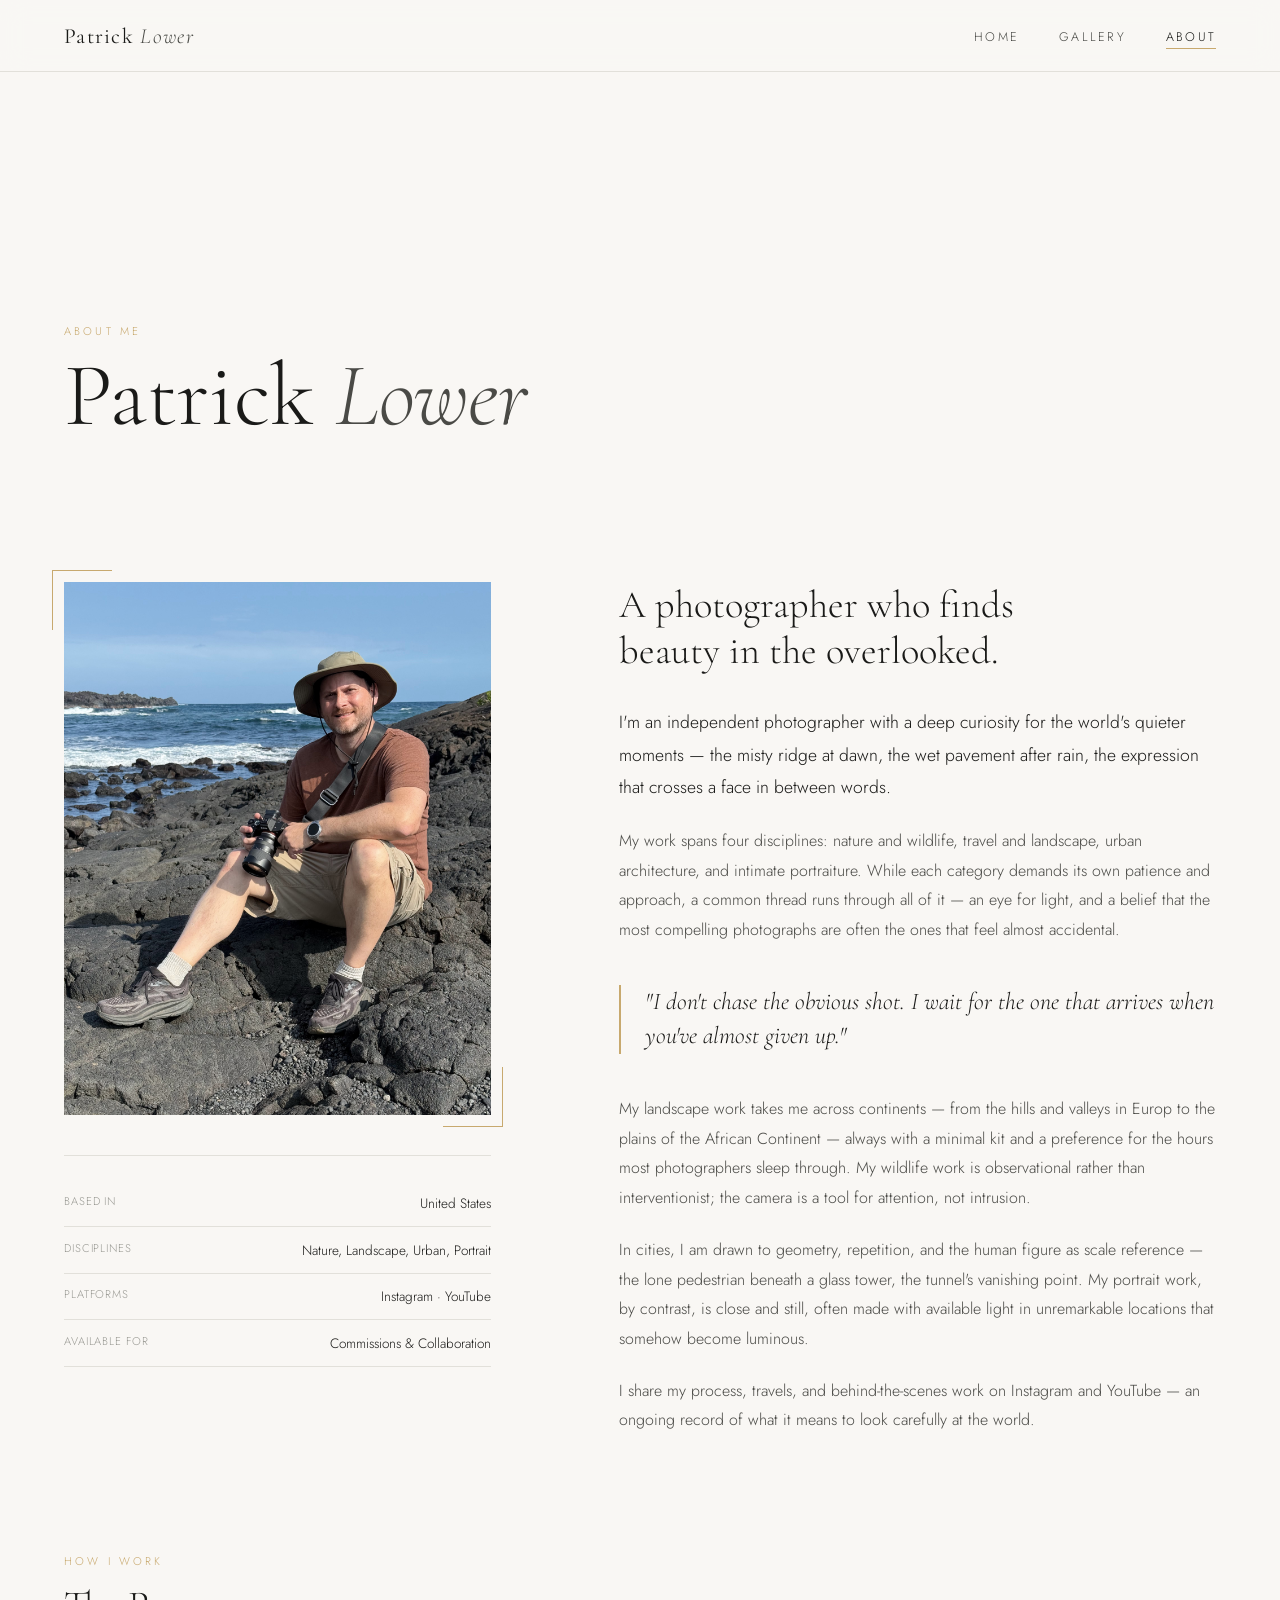
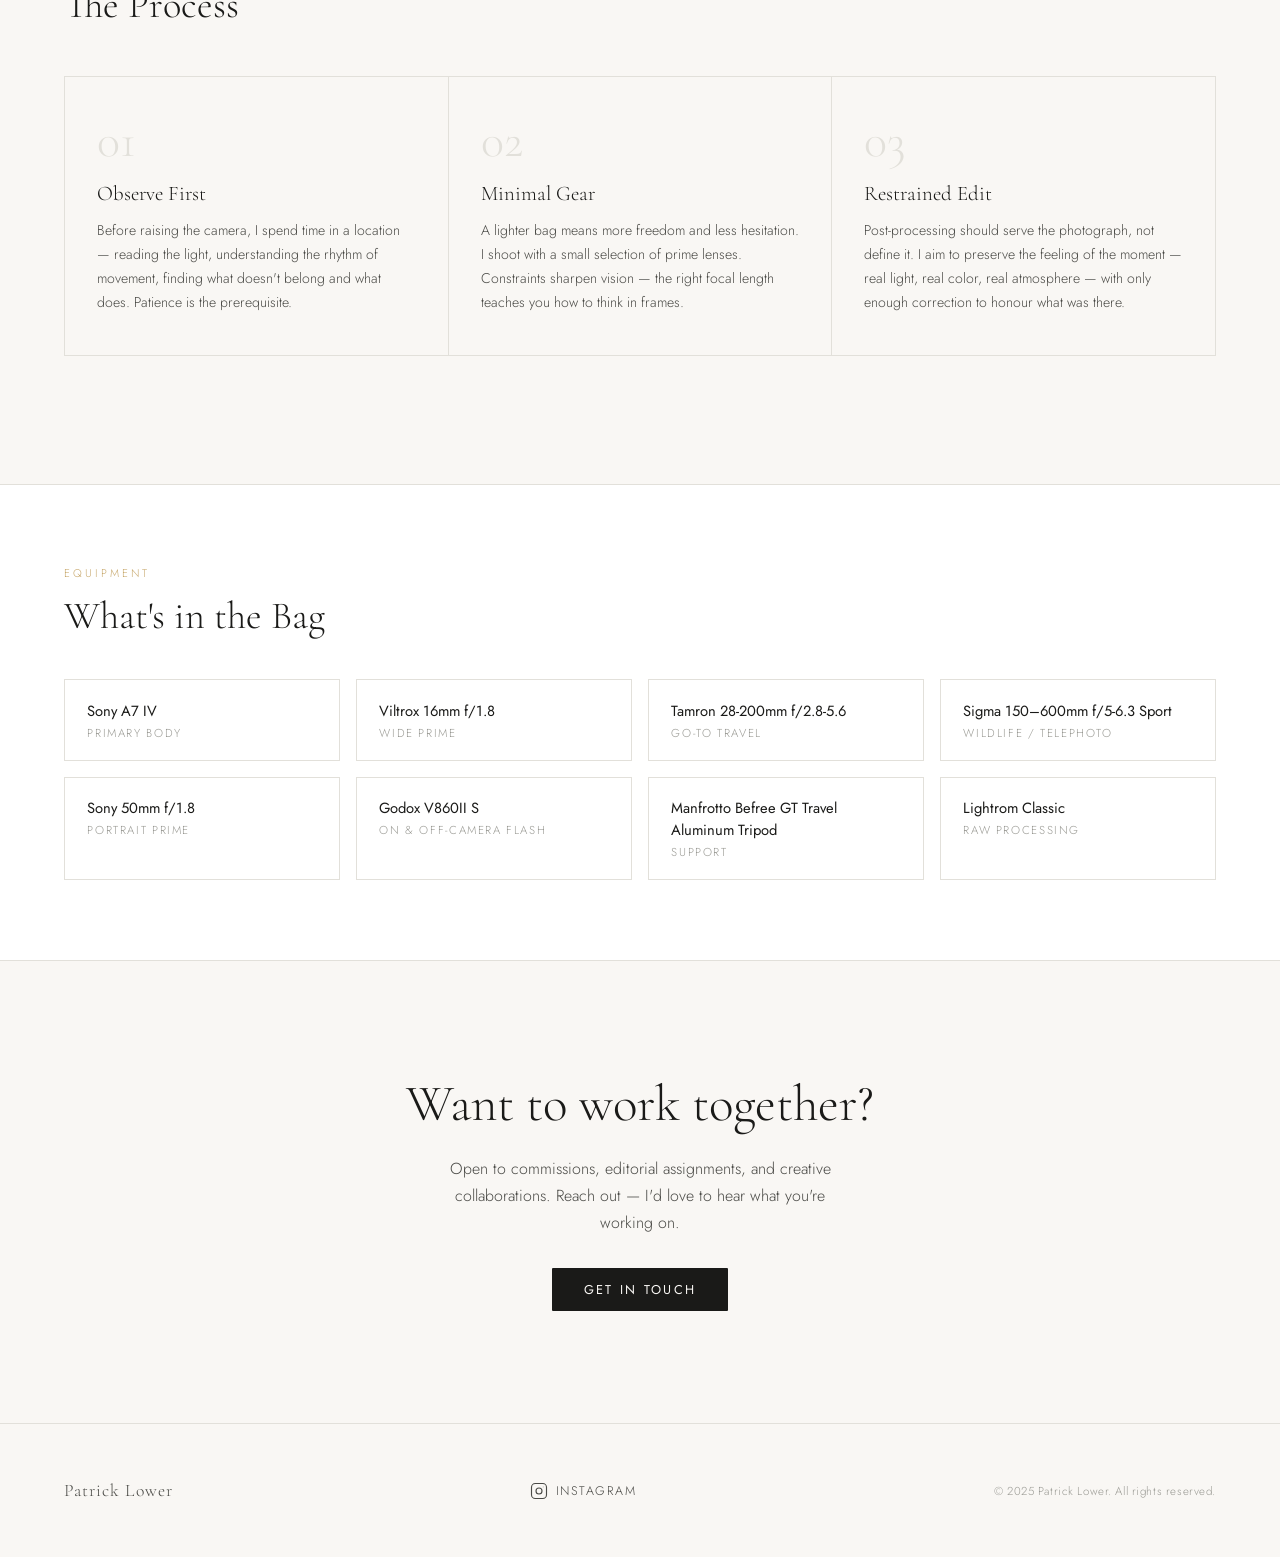
==== commit 1e5a4df3: "Update for shuttoerproof integration" ====
--- a/about.html
+++ b/about.html
@@ -15,11 +15,12 @@
   <a href="index.html" class="nav-brand">Patrick <span>Lower</span></a>
   <ul class="nav-links">
     <li><a href="index.html">Home</a></li>
-    <li><a href="albums/nature.html">Nature</a></li>
+    <!--<li><a href="albums/nature.html">Nature</a></li>
     <li><a href="albums/landscape.html">Landscape</a></li>
     <li><a href="albums/urban.html">Urban</a></li>
-    <li><a href="albums/portrait.html">Portrait</a></li>
-    <li><a href="about.html" class="active">About</a></li>
+    <li><a href="albums/portrait.html">Portrait</a></li>-->
+    <li><a href="https://patricklowerphotography.shootproof.com/" target="_blank">Gallery</a></li>
+    <li><a href="about.html">About</a></li>
   </ul>
   <button class="nav-toggle" aria-label="Menu">
     <span></span><span></span><span></span>
@@ -30,7 +31,7 @@
 <section class="about-hero">
   <div class="about-hero-bg"></div>
   <div class="about-hero-content">
-    <p class="section-eyebrow">About the Photographer</p>
+    <p class="section-eyebrow">About me</p>
     <h1 class="about-hero-name">Patrick <em>Lower</em></h1>
   </div>
 </section>
@@ -41,7 +42,7 @@
   <div class="about-portrait reveal">
     <div class="about-photo-wrap">
       <img
-        src="https://images.unsplash.com/photo-1506794778202-cad84cf45f1d?w=600&q=80"
+        src="/images/IMG_1995.jpg"
         alt="Patrick Lower — Photographer"
       >
     </div>
@@ -69,12 +70,12 @@
     <h2 class="reveal">A photographer who finds<br>beauty in the overlooked.</h2>
 
     <p class="reveal">
-      Patrick Lower is an independent photographer with a deep curiosity for the world's quieter moments — 
+      I'm an independent photographer with a deep curiosity for the world's quieter moments — 
       the misty ridge at dawn, the wet pavement after rain, the expression that crosses a face in between words.
     </p>
 
     <p class="reveal">
-      His work spans four disciplines: nature and wildlife, travel and landscape, urban architecture, and 
+      My work spans four disciplines: nature and wildlife, travel and landscape, urban architecture, and 
       intimate portraiture. While each category demands its own patience and approach, a common thread runs 
       through all of it — an eye for light, and a belief that the most compelling photographs are often the 
       ones that feel almost accidental.
@@ -85,20 +86,20 @@
     </blockquote>
 
     <p class="reveal">
-      Patrick's landscape work takes him across continents — from the granite faces of the Swiss Alps to the 
-      dune seas of the Sahara — always with a minimal kit and a preference for the hours most photographers sleep 
-      through. His wildlife work is observational rather than interventionist; the camera is a tool for attention, 
+      My landscape work takes me across continents — from the hills and valleys in Europ to the 
+      plains of the African Continent — always with a minimal kit and a preference for the hours most photographers sleep 
+      through. My wildlife work is observational rather than interventionist; the camera is a tool for attention, 
       not intrusion.
     </p>
 
     <p class="reveal">
-      In cities, Patrick is drawn to geometry, repetition, and the human figure as scale reference — the lone 
-      pedestrian beneath a glass tower, the tunnel's vanishing point. His portrait work, by contrast, is close 
+      In cities, I am drawn to geometry, repetition, and the human figure as scale reference — the lone 
+      pedestrian beneath a glass tower, the tunnel's vanishing point. My portrait work, by contrast, is close 
       and still, often made with available light in unremarkable locations that somehow become luminous.
     </p>
 
     <p class="reveal">
-      He shares his process, travels, and behind-the-scenes work on Instagram and YouTube — an ongoing 
+      I share my process, travels, and behind-the-scenes work on Instagram and YouTube — an ongoing 
       record of what it means to look carefully at the world.
     </p>
   </div>
@@ -177,7 +178,7 @@
   <h2 class="reveal">Want to work together?</h2>
   <p class="reveal">Open to commissions, editorial assignments, and creative collaborations. Reach out — I'd love to hear what you're working on.</p>
   <div class="reveal">
-    <a href="mailto:hello@patricklower.com" class="btn btn-dark">Get In Touch</a>
+    <a href="https://patricklowerphotography.shootproof.com/contact" class="btn btn-dark">Get In Touch</a>
   </div>
 </section>
 
